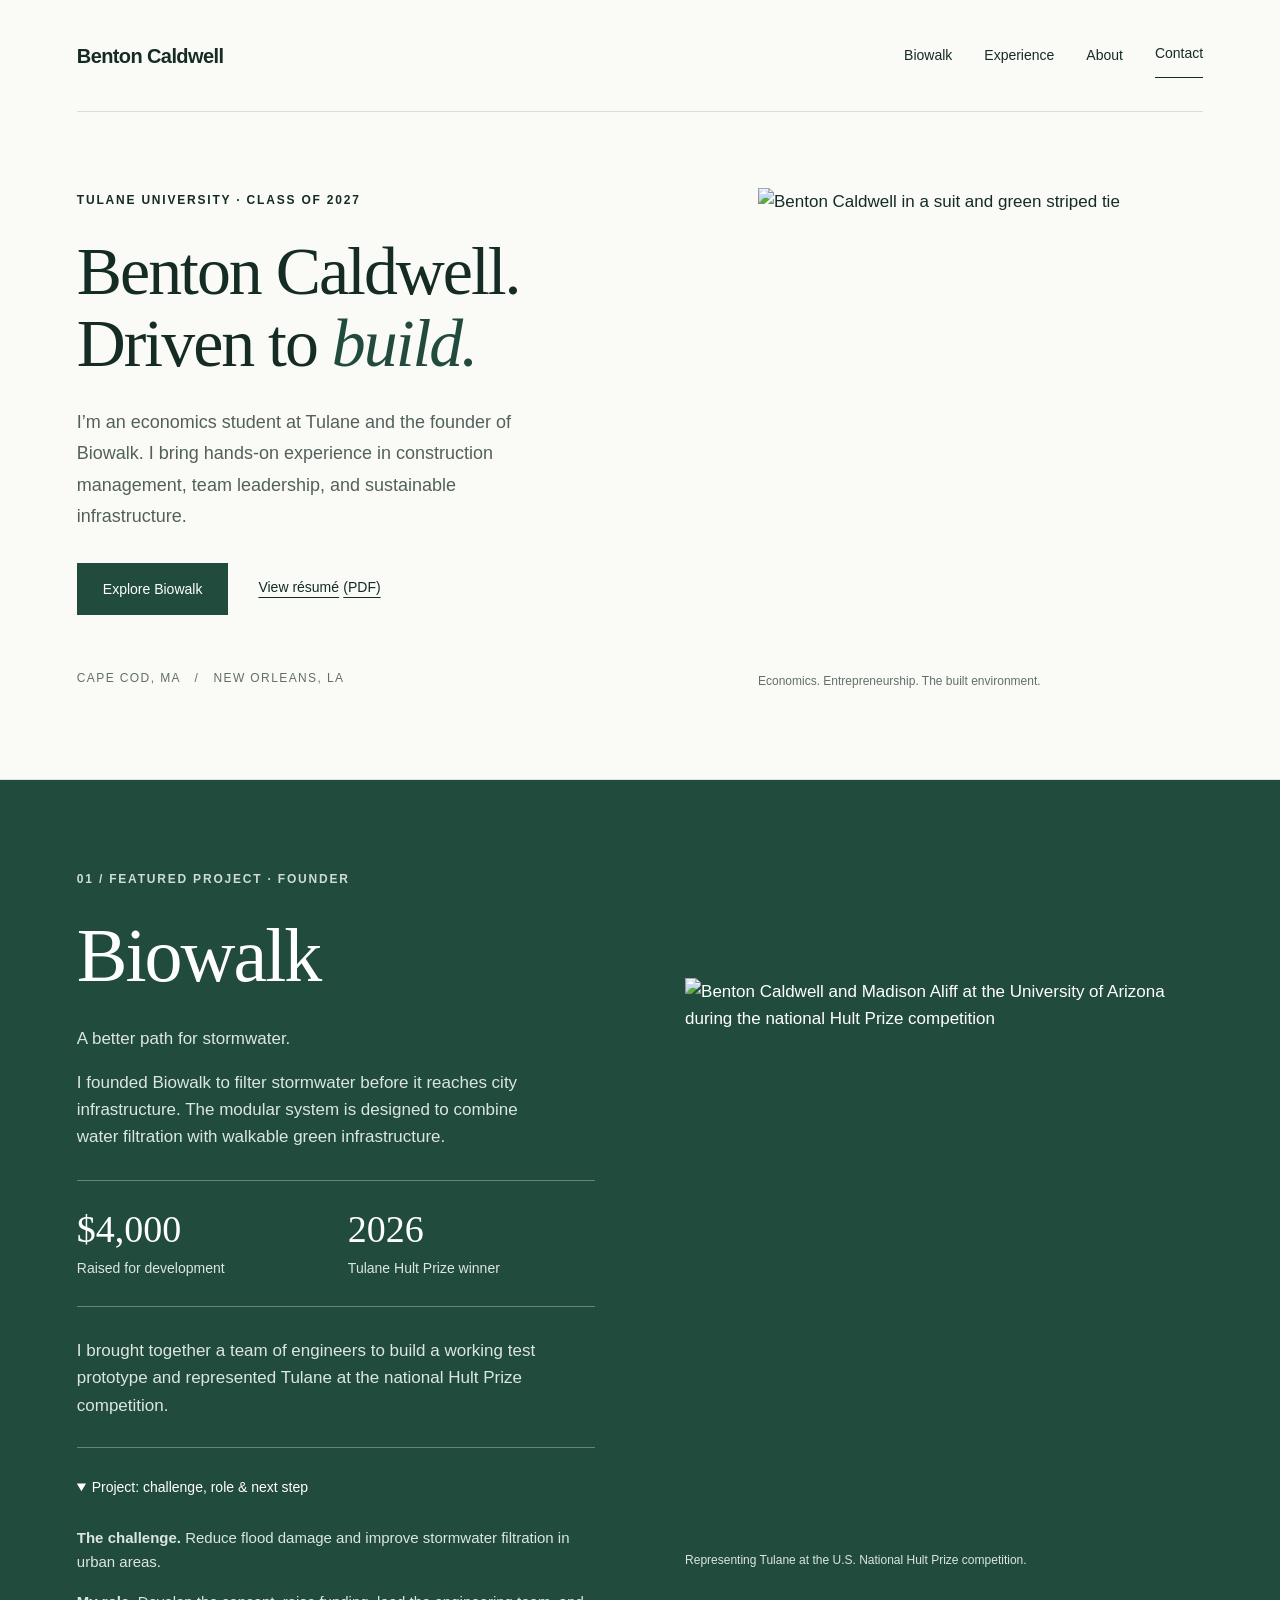
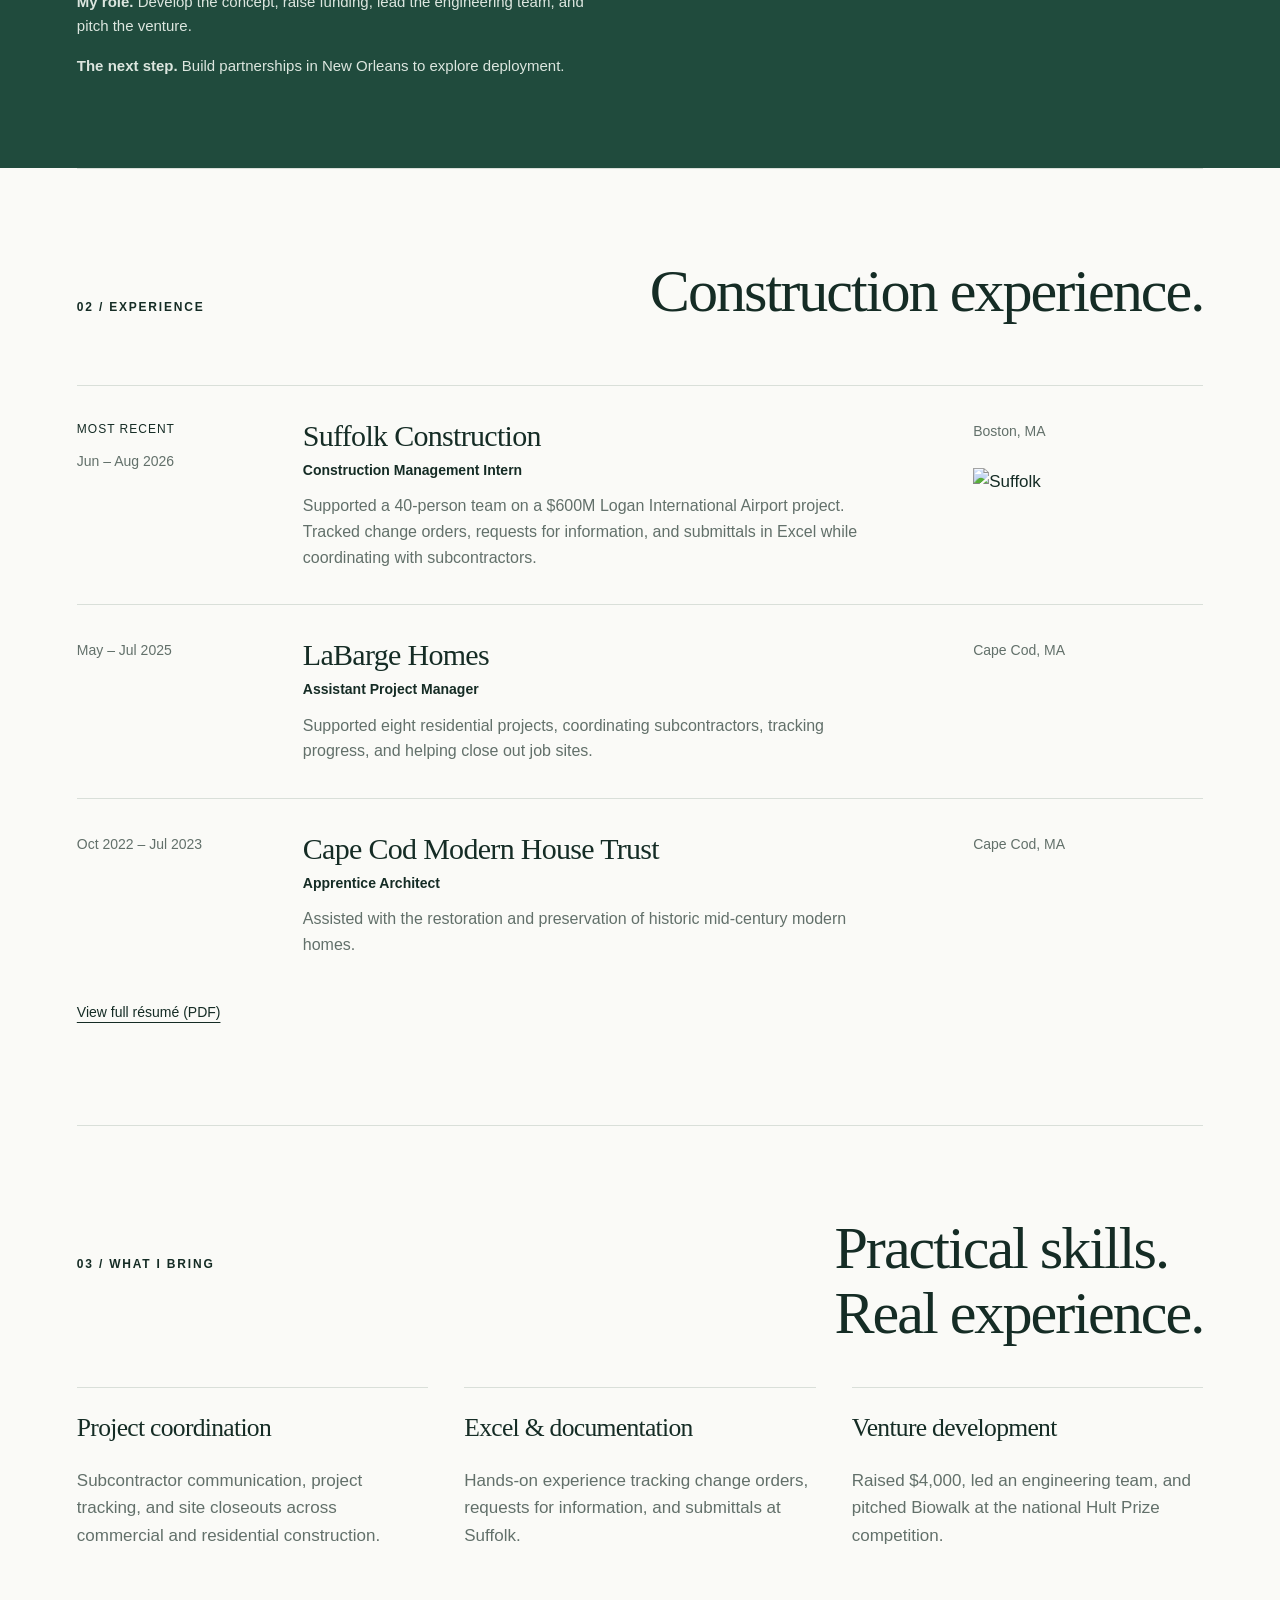
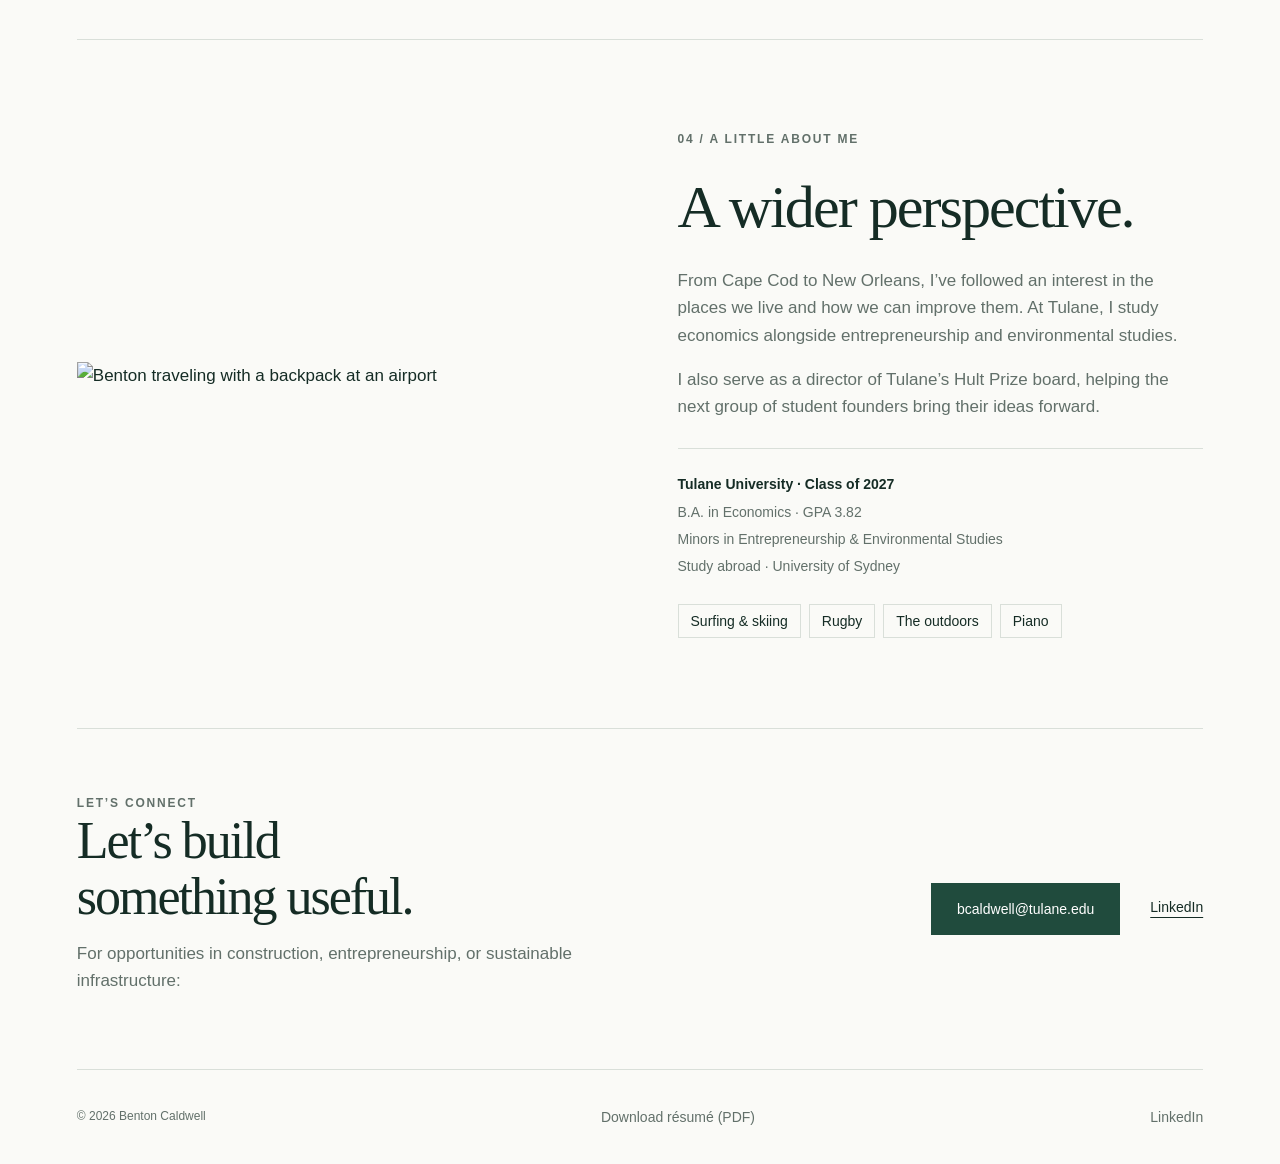
==== index.html @ 8f40cbfa "Add professional portfolio with responsive design and résumé-based content" ====
<!doctype html>
<html lang="en">
<head>
<meta charset="utf-8">
<meta name="viewport" content="width=device-width,initial-scale=1">
<title>Benton Caldwell | Economics, Entrepreneurship & the Built Environment</title>
<meta name="description" content="Benton Caldwell — Tulane economics student and Biowalk founder with experience in construction management, project coordination, and sustainable infrastructure.">
<meta name="theme-color" content="#204b3d">
<meta property="og:type" content="website">
<meta property="og:title" content="Benton Caldwell | Economics, Entrepreneurship & the Built Environment">
<meta property="og:description" content="Biowalk founder. Tulane economics student. Experience building teams and supporting construction projects.">
<link rel="icon" type="image/svg+xml" href="data:image/svg+xml,%3Csvg xmlns='http://www.w3.org/2000/svg' viewBox='0 0 64 64'%3E%3Crect width='64' height='64' rx='12' fill='%231c382f'/%3E%3Ctext x='32' y='43' text-anchor='middle' font-size='36' font-family='Georgia' fill='white'%3EB%3C/text%3E%3C/svg%3E">
<link rel="stylesheet" href="style.css">
</head>
<body>
<a class="skip" href="#main">Skip to content</a>
<header class="wrap">
<a class="brand" href="#main" aria-label="Benton Caldwell, back to introduction">Benton Caldwell<span>BC.</span>
</a>
<nav aria-label="Main navigation">
<a href="#biowalk">Biowalk</a>
<a href="#experience">Experience</a>
<a href="#about">About</a>
<a class="nav-contact" href="#contact">Contact</a>
</nav>
</header>
<main id="main">
<section class="hero wrap">
<div class="hero-copy">
<p class="eyebrow">TULANE UNIVERSITY · CLASS OF 2027</p>
<h1>Benton Caldwell.<br>Driven to <em>build.</em>
</h1>
<p class="intro">I’m an economics student at Tulane and the founder of Biowalk. I bring hands-on experience in construction management, team leadership, and sustainable infrastructure.</p>
<div class="actions">
<a class="button" href="#biowalk">Explore Biowalk</a>
<a class="text-link" href="assets/benton-caldwell-resume.pdf" target="_blank" rel="noopener">View résumé <span class="file-type">(PDF)</span>
</a>
</div>
<p class="location">CAPE COD, MA &nbsp; / &nbsp; NEW ORLEANS, LA</p>
</div>
<figure class="portrait">
<img src="assets/portrait.jpg" alt="Benton Caldwell in a suit and green striped tie" width="1600" height="1485" fetchpriority="high" decoding="async">
<figcaption>Economics. Entrepreneurship. The built environment.</figcaption>
</figure>
</section>
<section class="section featured" id="biowalk">
<div class="wrap project-grid">
<div class="project-copy">
<p class="eyebrow">01 / FEATURED PROJECT · FOUNDER</p>
<h2>Biowalk</h2>
<p>A better path for stormwater.</p>
<p>I founded Biowalk to filter stormwater before it reaches city infrastructure. The modular system is designed to combine water filtration with walkable green infrastructure.</p>
<div class="stats">
<div>
<strong>$4,000</strong>
<span>Raised for development</span>
</div>
<div>
<strong>2026</strong>
<span>Tulane Hult Prize winner</span>
</div>
</div>
<p>I brought together a team of engineers to build a working test prototype and represented Tulane at the national Hult Prize competition.</p>
<details open>
<summary>Project: challenge, role & next step</summary>
<p>
<strong>The challenge.</strong> Reduce flood damage and improve stormwater filtration in urban areas.</p>
<p>
<strong>My role.</strong> Develop the concept, raise funding, lead the engineering team, and pitch the venture.</p>
<p>
<strong>The next step.</strong> Build partnerships in New Orleans to explore deployment.</p>
</details>
</div>
<figure class="project-image">
<img src="assets/hult.jpg" alt="Benton Caldwell and Madison Aliff at the University of Arizona during the national Hult Prize competition" width="1385" height="1800" loading="lazy">
<figcaption>Representing Tulane at the U.S. National Hult Prize competition.</figcaption>
</figure>
</div>
</section>
<section class="section wrap" id="experience">
<div class="section-head">
<p class="eyebrow">02 / EXPERIENCE</p>
<h2>Construction experience.</h2>
</div>
<article class="job">
<div>
<span class="tag">MOST RECENT</span>
<span class="dates">Jun – Aug 2026</span>
</div>
<div>
<h3>Suffolk Construction</h3>
<p class="role">Construction Management Intern</p>
<p class="description">Supported a 40-person team on a $600M Logan International Airport project. Tracked change orders, requests for information, and submittals in Excel while coordinating with subcontractors.</p>
</div>
<div class="job-side">
<p class="place">Boston, MA</p>
<img class="job-logo" src="assets/suffolk.jpg" alt="Suffolk" width="1600" height="542" loading="lazy">
</div>
</article>
<article class="job">
<span class="dates">May – Jul 2025</span>
<div>
<h3>LaBarge Homes</h3>
<p class="role">Assistant Project Manager</p>
<p class="description">Supported eight residential projects, coordinating subcontractors, tracking progress, and helping close out job sites.</p>
</div>
<p class="place">Cape Cod, MA</p>
</article>
<article class="job">
<span class="dates">Oct 2022 – Jul 2023</span>
<div>
<h3>Cape Cod Modern House Trust</h3>
<p class="role">Apprentice Architect</p>
<p class="description">Assisted with the restoration and preservation of historic mid-century modern homes.</p>
</div>
<p class="place">Cape Cod, MA</p>
</article>
<a class="text-link" href="assets/benton-caldwell-resume.pdf" target="_blank" rel="noopener">View full résumé (PDF)</a>
</section>
<section class="section wrap" id="skills" aria-labelledby="skills-title">
  <div class="section-head">
<p class="eyebrow">03 / WHAT I BRING</p>
<h2 id="skills-title">Practical skills.<br>Real experience.</h2>
</div>
  <div class="skills-grid">
    <article>
<h3>Project coordination</h3>
<p>Subcontractor communication, project tracking, and site closeouts across commercial and residential construction.</p>
</article>
    <article>
<h3>Excel & documentation</h3>
<p>Hands-on experience tracking change orders, requests for information, and submittals at Suffolk.</p>
</article>
    <article>
<h3>Venture development</h3>
<p>Raised $4,000, led an engineering team, and pitched Biowalk at the national Hult Prize competition.</p>
</article>
  </div>
</section>
<section class="section wrap" id="about">
<div class="about-grid">
<figure>
<img src="assets/travel.jpg" alt="Benton traveling with a backpack at an airport" width="1600" height="1067" loading="lazy">
</figure>
<div class="about-copy">
<p class="eyebrow">04 / A LITTLE ABOUT ME</p>
<h2>A wider perspective.</h2>
<p>From Cape Cod to New Orleans, I’ve followed an interest in the places we live and how we can improve them. At Tulane, I study economics alongside entrepreneurship and environmental studies.</p>
<p>I also serve as a director of Tulane’s Hult Prize board, helping the next group of student founders bring their ideas forward.</p>
<div class="education">
<strong>Tulane University · Class of 2027</strong>
<span>B.A. in Economics · GPA 3.82</span>
<span>Minors in Entrepreneurship & Environmental Studies</span>
<span>Study abroad · University of Sydney</span>
</div>
<div class="interests" aria-label="Personal interests">
<span>Surfing & skiing</span>
<span>Rugby</span>
<span>The outdoors</span>
<span>Piano</span>
</div>
</div>
</div>
</section>
<section class="contact wrap" id="contact">
<div>
<p class="eyebrow">LET’S CONNECT</p>
<h2>Let’s build<br>something useful.</h2>
<p>For opportunities in construction, entrepreneurship, or sustainable infrastructure:</p>
</div>
<div class="actions">
<a class="button" href="mailto:bcaldwell@tulane.edu">bcaldwell@tulane.edu</a>
<a class="text-link" href="https://www.linkedin.com/in/benton-caldwell/" target="_blank" rel="noopener">LinkedIn</a>
</div>
</section>
</main>
<footer class="wrap">
<span>© 2026 Benton Caldwell</span>
<a href="assets/benton-caldwell-resume.pdf" download="Benton-Caldwell-Resume.pdf">Download résumé (PDF)</a>
<a href="https://www.linkedin.com/in/benton-caldwell/" target="_blank" rel="noopener">LinkedIn</a>
</footer>
</body>
</html>
---- style.css ----
:root {
  --ink:#152c25;
  --green:#204b3d;
  --paper:#fafaf7;
  --muted:#62706a;
  --line:#d9dfd9}
* {
  box-sizing:border-box}
html {
  scroll-behavior:smooth;
  scroll-padding-top:30px}
body {
  margin:0;
  background:var(--paper);
  color:var(--ink);
  font:1.0625rem/1.6 -apple-system,BlinkMacSystemFont,"Segoe UI",sans-serif}
a {
  color:inherit;
  text-decoration:none}
a:hover {
  text-decoration:underline;
  text-underline-offset:5px}
a:focus-visible,summary:focus-visible {
  outline:3px solid #c29b43;
  outline-offset:6px}
.wrap {
  width:min(1240px,88%);
  margin:auto}
header {
  min-height:112px;
  display:flex;
  align-items:center;
  justify-content:space-between;
  border-bottom:1px solid var(--line);
  gap:24px}
.brand {
  font-weight:600;
  font-size:20px;
  letter-spacing:-.6px}
.brand span {
  display:none}
nav {
  display:flex;
  align-items:center;
  gap:32px;
  font-size:14px}
.nav-contact {
  border-bottom:1px solid;
   padding-bottom:3px}
.hero {
  display:grid;
  grid-template-columns:1.15fr .85fr;
  gap:7%;
  align-items:center;
  padding:76px 0 88px}
.eyebrow {
  font-size:12px;
  font-weight:650;
  letter-spacing:1.8px;
  margin:0 0 26px}
h1,h2,h3,p,figure {
  margin-top:0}
h1,h2,h3 {
  font-family:Georgia,"Times New Roman",serif;
  font-weight:400;
  letter-spacing:-2px;
  line-height:1.07}
h1 {
  font-size:clamp(48px,5.3vw,78px);
  margin-bottom:26px}
em {
  font-weight:400;
  color:var(--green)}
.intro {
  color:#526159;
  max-width:490px;
  font-size:18px;
  line-height:1.75}
.actions {
  display:flex;
  align-items:center;
  gap:30px;
  margin-top:30px}
.button {
  display:inline-block;
  background:var(--green);
  color:white;
  padding:14px 25px;
  font-size:14px;
  border:1px solid var(--green)}
.button:hover {
  background:#122f25;
  text-decoration:none}
.text-link {
  font-size:14px;
  border-bottom:1px solid;
  padding-bottom:3px}
.location {
  font-size:12px;
  letter-spacing:1.4px;
  margin:54px 0 0;
  color:var(--muted)}
.portrait {
  margin:0;
  position:relative}
.portrait img {
  width:100%;
  height:470px;
  object-fit:cover;
  object-position:50% 42%;
  display:block}
.portrait figcaption {
  font-size:12px;
  color:var(--muted);
  margin-top:14px}
.section {
  padding:90px 0;
  border-top:1px solid var(--line)}
h2 {
  font-size:clamp(42px,4.7vw,66px);
  margin-bottom:28px}
h3 {
  font-size:30px;
  letter-spacing:-.7px}
.section-head {
  display:flex;
  justify-content:space-between;
  align-items:baseline;
  gap:20px;
  margin-bottom:42px}
.section-head h2 {
  margin:0}
.featured {
  background:var(--green);
  color:white}
.featured .eyebrow {
  color:#ceddd3}
.project-grid {
  display:grid;
  grid-template-columns:1fr 1fr;
  gap:8%;
  align-items:center}
.project-copy>p {
  max-width:480px;
  color:#dce6df}
.project-copy h2 {
  font-size:76px}
.project-image {
  margin:0}
.project-image img {
  width:100%;
  height:560px;
  object-fit:cover;
  object-position:center 44%;
  display:block}
.project-image figcaption {
  font-size:12px;
  color:#dce6df;
  margin-top:13px}
.stats {
  display:grid;
  grid-template-columns:1fr 1fr;
  gap:24px;
  border-top:1px solid #688377;
  border-bottom:1px solid #688377;
  padding:25px 0;
  margin:30px 0}
.stats strong {
  font-family:Georgia,serif;
  font-size:38px;
  display:block;
  font-weight:400;
  line-height:1.25}
.stats span {
  font-size:13px;
  color:#dce6df}
.featured a {
  font-size:14px}
.featured details {
  border-top:1px solid #688377;
  margin-top:28px;
  padding-top:18px}
.featured summary {
  cursor:pointer;
  font-size:14px}
.featured details p {
  font-size:15px;
  color:#dce6df;
  margin:16px 0 0}
.job {
  display:grid;
  grid-template-columns:190px 1fr 230px;
  gap:36px;
  padding:34px 0;
  border-top:1px solid var(--line)}
.job .dates,.job .place {
  font-size:13px;
  color:var(--muted)}
.job h3 {
  margin:0 0 7px}
.role {
  font-size:15px;
  font-weight:550;
  margin-bottom:12px}
.job .description {
  color:var(--muted);
  font-size:16px;
  max-width:580px;
  margin-bottom:0}
.job-logo {
  width:180px;
  margin-top:12px}
.tag {
  font-size:12px;
  letter-spacing:1px;
  display:block;
  margin-bottom:8px}
.about-grid {
  display:grid;
  grid-template-columns:.95fr 1fr;
  gap:9%;
  align-items:center}
.about-grid img {
  width:100%;
  height:410px;
  object-fit:cover}
.about-copy p {
  color:var(--muted)}
.education {
  border-top:1px solid var(--line);
  margin-top:28px;
  padding-top:24px;
  font-size:15px}
.education strong {
  display:block;
  color:var(--ink)}
.education span {
  display:block;
  color:var(--muted);
  margin-top:5px}
.interests {
  display:flex;
  flex-wrap:wrap;
  gap:8px;
  margin-top:26px}
.interests span {
  font-size:13px;
  border:1px solid var(--line);
  padding:5px 12px}
.contact {
  padding:65px 0 75px;
  display:flex;
  justify-content:space-between;
  align-items:center;
  border-top:1px solid var(--line);
  gap:24px}
.contact h2 {
  font-size:52px;
  margin:0 0 15px}
.contact p {
  margin:0;
  color:var(--muted)}
footer {
  display:flex;
  justify-content:space-between;
  padding:25px 0;
  border-top:1px solid var(--line);
  font-size:12px;
  color:var(--muted)}
.skip {
  position:absolute;
  top:-100px;
  left:20px;
  background:white;
  padding:10px}
.skip:focus {
  top:5px;
  z-index:10}
@media(max-width:800px) {
  header {
  min-height:85px}
nav {
  gap:18px}
.nav-contact {
  display:none}
.hero {
  gap:35px;
  padding:45px 0 60px}
.portrait img {
  height:360px}
h1 {
  font-size:48px}
.intro {
  font-size:16px}
.actions {
  gap:20px}
.location {
  margin-top:28px}
.project-grid {
  gap:35px}
.project-image img {
  height:480px}
.project-copy h2 {
  font-size:64px}
.job {
  grid-template-columns:135px 1fr;
  gap:24px}
.job-side {
  grid-column:2}
.section {
  padding:65px 0}
.about-grid {
  gap:35px}
.about-grid img {
  height:380px}
.contact h2 {
  font-size:42px}
}
@media(max-width:580px) {
  .wrap {
  width:88%}
header {
  gap:14px}
.brand {
  font-size:17px}
nav {
  gap:14px;
  font-size:12px}
.hero,.project-grid,.about-grid {
  grid-template-columns:1fr}
.hero {
  padding-top:40px}
.hero h1 {
  font-size:52px}
.portrait img {
  height:420px}
.location {
  margin-top:30px}
.section-head {
  display:block}
.section-head .eyebrow {
  margin-bottom:20px}
.project-image img {
  height:430px}
.project-copy h2 {
  font-size:64px}
.job {
  grid-template-columns:1fr;
  gap:13px;
  padding:28px 0}
.job-side {
  grid-column:1}
.job-logo {
  width:140px}
.job h3 {
  font-size:28px}
.about-grid img {
  height:290px}
.contact {
  align-items:flex-start;
  flex-direction:column}
.contact h2 {
  font-size:42px}
.contact .actions {
  margin-top:12px}
footer {
  font-size:12px}
.section {
  padding:55px 0}
}
@media(prefers-reduced-motion:reduce) {
  html {
  scroll-behavior:auto}
}


/* Assignment review: keyboard access, phone layouts, and readable controls. */
img  {
   max-width: 100%;
   }

figure  {
   margin-left: 0;
   margin-right: 0;
   }

.hero > *, .project-grid > *, .about-grid > *, .job > *  {
   min-width: 0;
   }

.brand, nav a, .text-link, footer a, summary  {
   min-height: 44px;
   display: inline-flex;
   align-items: center;
   }

summary  {
   display: list-item;
   padding-block: 10px;
   }

a:focus-visible, summary:focus-visible  {
   outline: 3px solid #ad7200;
   outline-offset: 5px;
   }

.featured a:focus-visible, .featured summary:focus-visible  {
   outline-color: #f4d579;
   }

.file-type  {
   margin-left: .3em;
   }

.actions  {
   flex-wrap: wrap;
   }

.button  {
   overflow-wrap: anywhere;
   }

.text-link  {
   text-decoration: underline;
   text-underline-offset: 5px;
   border: 0;
   }

.job-logo  {
   height: auto;
   }

.skills-grid  {
   display: grid;
   grid-template-columns: repeat(3, 1fr);
   gap: 36px;
   }

.skills-grid article  {
   border-top: 1px solid var(--line);
   padding-top: 26px;
   }

.skills-grid h3  {
   font-size: 1.6rem;
   }

.skills-grid p  {
   color: var(--muted);
   margin-bottom: 0;
   }

.contact > div  {
   min-width: 0;
   }

.contact > div:first-child  {
   max-width: 560px;
   }

footer  {
   gap: 18px;
   flex-wrap: wrap;
   align-items: center;
   }

footer a, .stats span, .role, .job .dates, .job .place, .education, .interests span  {
   font-size: .875rem;
   }

@media (max-width: 1000px)  {
  
  .hero  {
   grid-template-columns: 1.15fr 1fr;
   gap: 5%;
   }

  .hero h1  {
   font-size: clamp(2.6rem, 5.5vw, 4rem);
   }

  .job  {
   grid-template-columns: 140px 1fr;
   }

  .job-side  {
   grid-column: 2;
   }

  .contact  {
   flex-direction: column;
   align-items: flex-start;
   }

}

@media (max-width: 650px)  {
  
  header  {
   flex-wrap: wrap;
   padding-block: 15px;
   gap: 4px;
   }

  nav  {
   width: 100%;
   justify-content: space-between;
   gap: 10px;
   font-size: .875rem;
   flex-wrap: wrap;
   }

  nav .nav-contact  {
   display: inline-flex;
   border: 0;
   }

  .brand  {
   font-size: 1.2rem;
   }

  .hero, .project-grid, .about-grid, .skills-grid  {
   grid-template-columns: 1fr;
   gap: 32px;
   }

  .hero h1  {
   font-size: clamp(2.4rem, 9.4vw, 3.6rem);
   }

  .job  {
   grid-template-columns: 1fr;
   }

  .job-side  {
   grid-column: 1;
   }

  h2  {
   font-size: clamp(2rem, 9vw, 3rem);
   letter-spacing: -1px;
   }

  .project-copy h2  {
   font-size: 3.8rem;
   }

  .section-head  {
   display: block;
   }

  .contact h2  {
   font-size: 2.6rem;
   }

  .portrait img  {
   height: auto;
   aspect-ratio: 1 / 1.08;
   }

  .project-image img  {
   height: auto;
   }

  .location  {
   letter-spacing: .7px;
   }

  .stats  {
   gap: 18px;
   }

  .about-grid img  {
   height: auto;
   }

}

@media print  {
  
  body  {
   background: white;
   color: black;
   }

  header nav, .skip, .actions, footer  {
   display: none;
   }

  .wrap  {
   width: 100%;
   }

  .hero, .section  {
   padding: 22px 0;
   }

  .featured  {
   background: white;
   color: black;
   }

  .featured p, .featured .eyebrow, .stats span, .featured details p  {
   color: black;
   }

  .project-image  {
   display: none;
   }

  .project-grid  {
   display: block;
   }

  h1  {
   font-size: 36pt;
   }

}
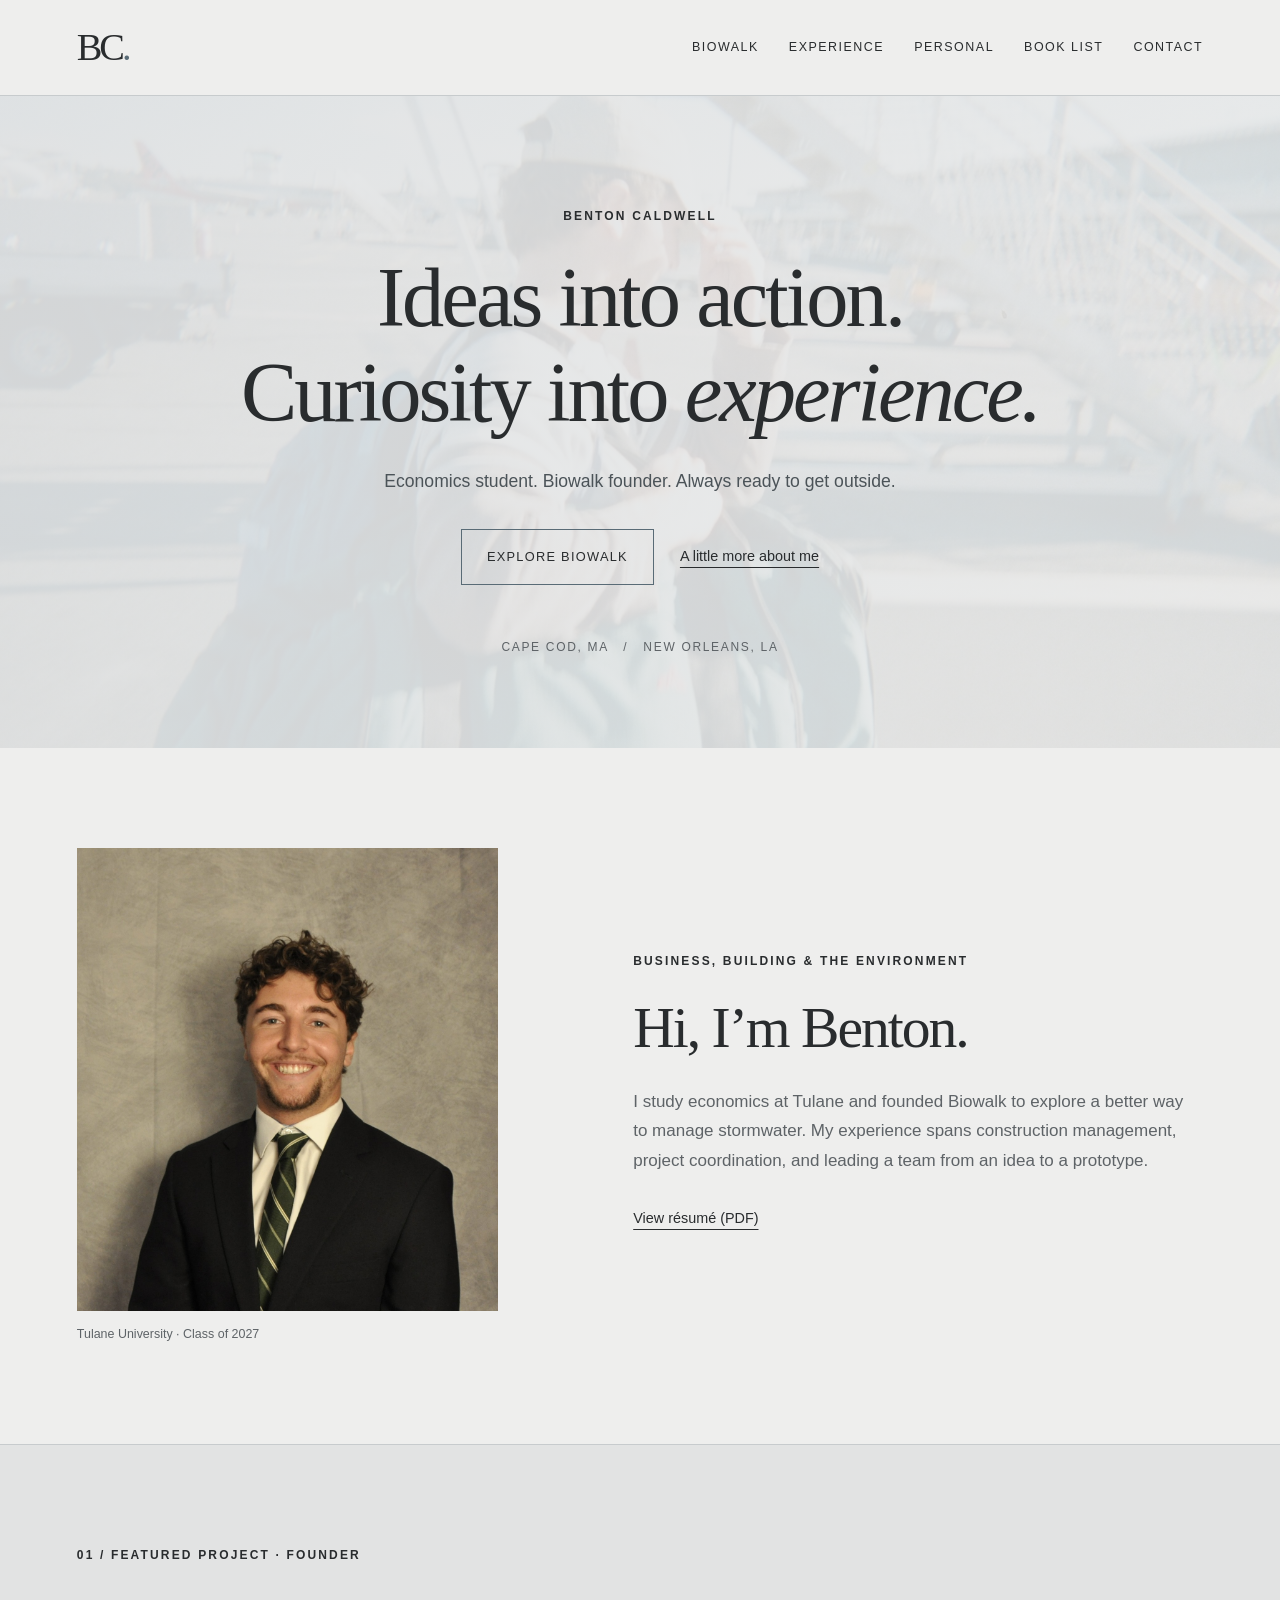
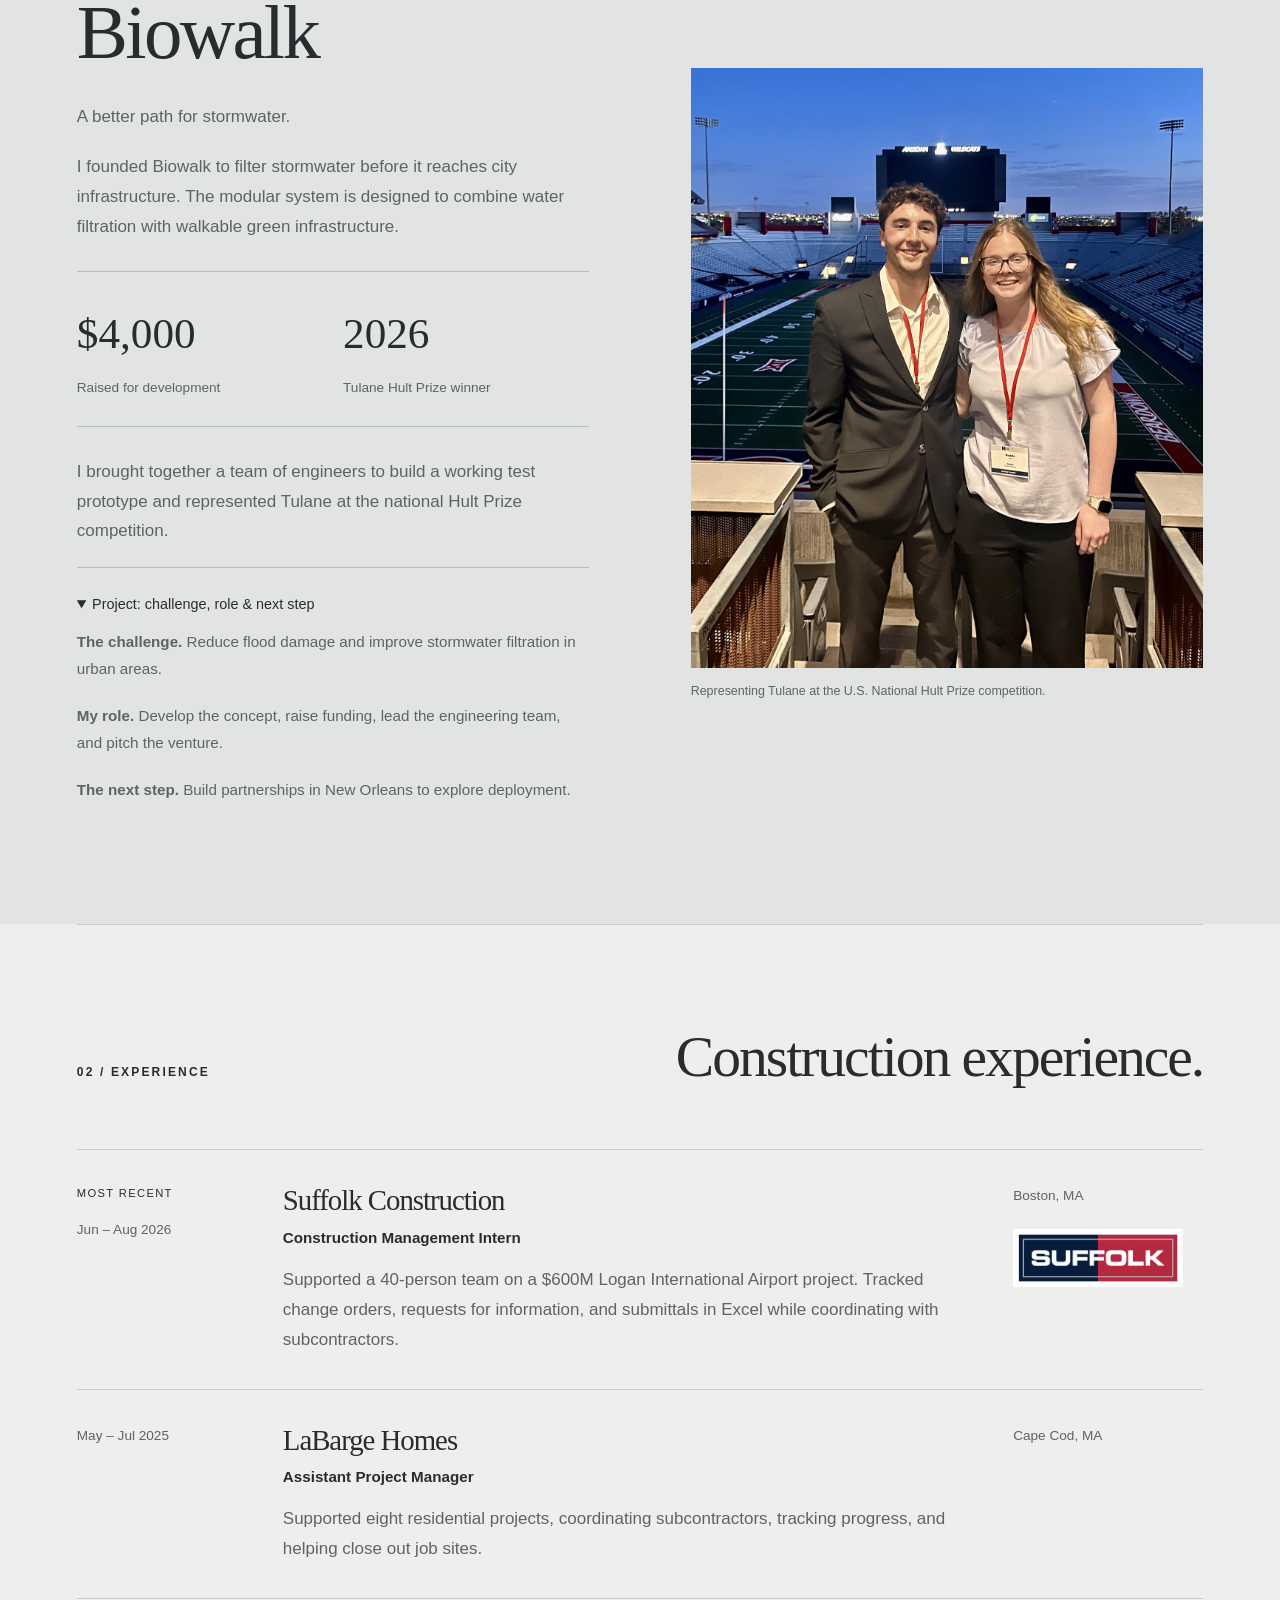
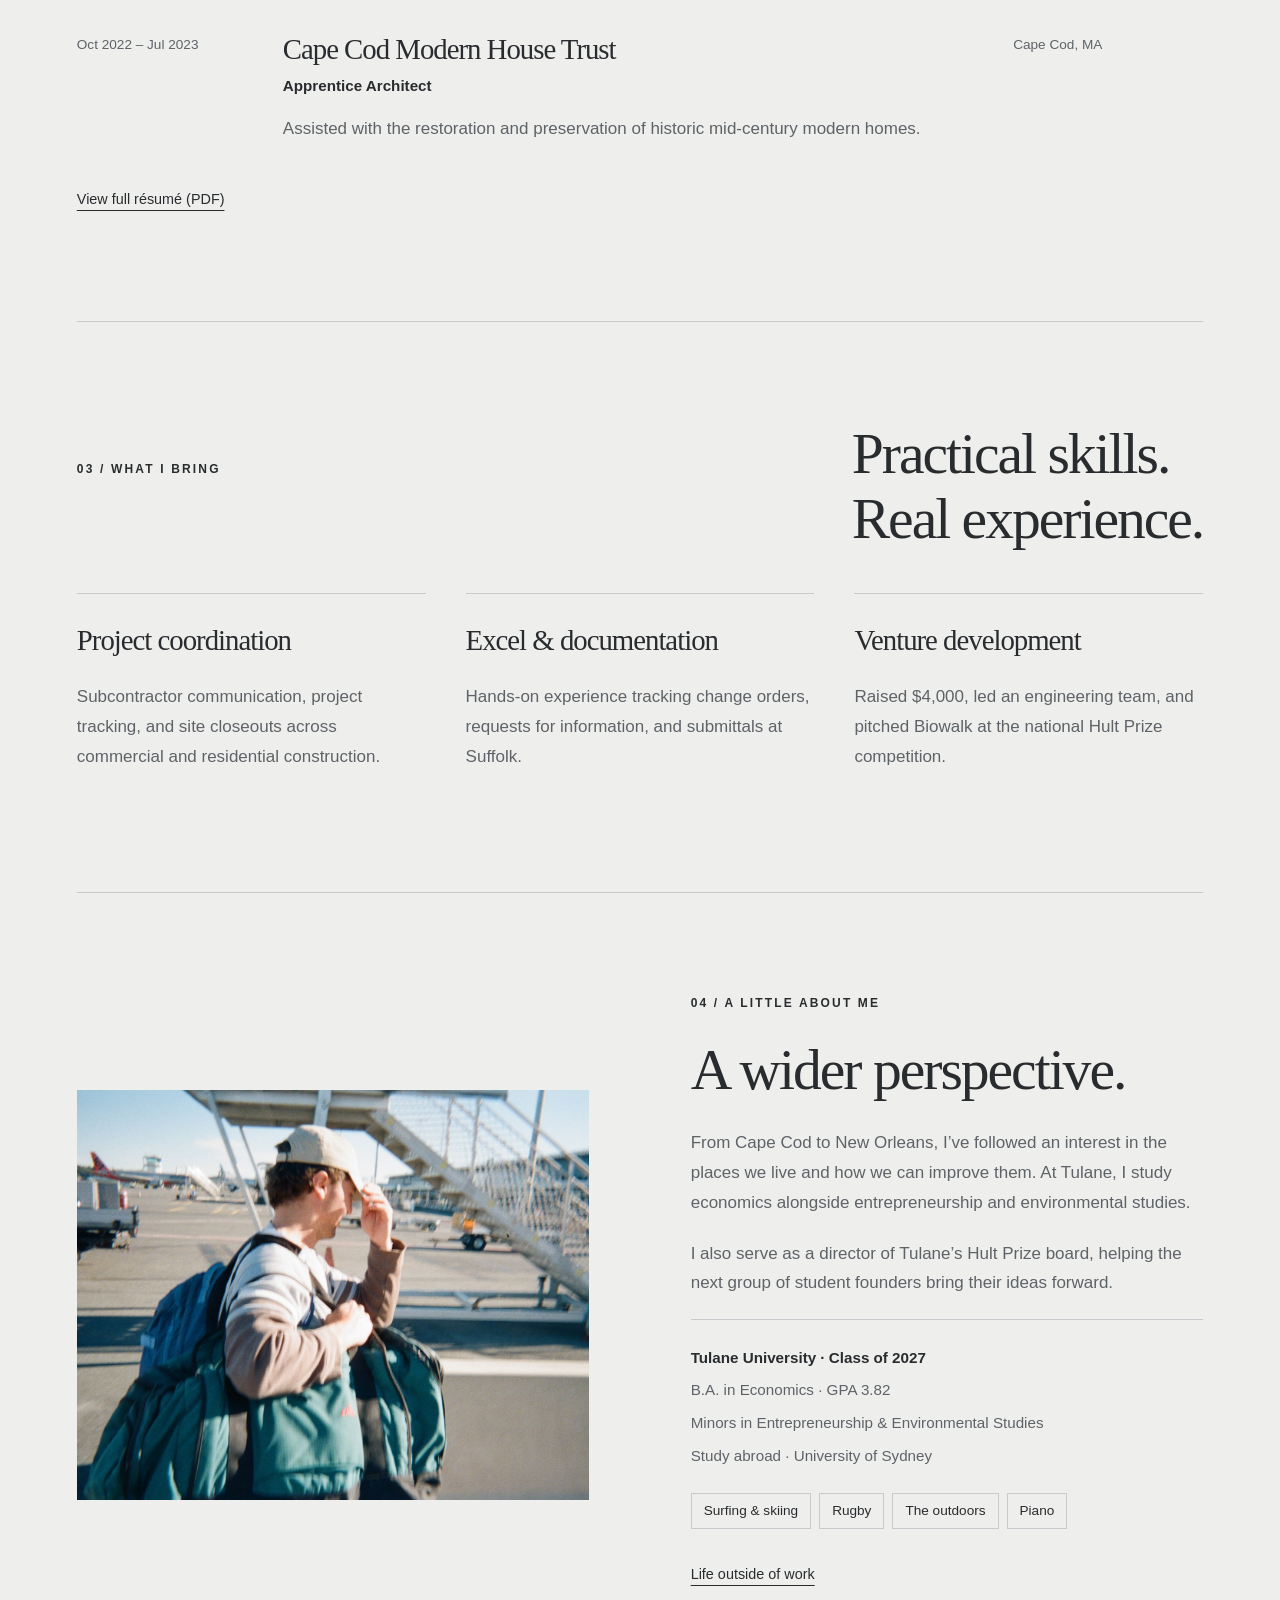
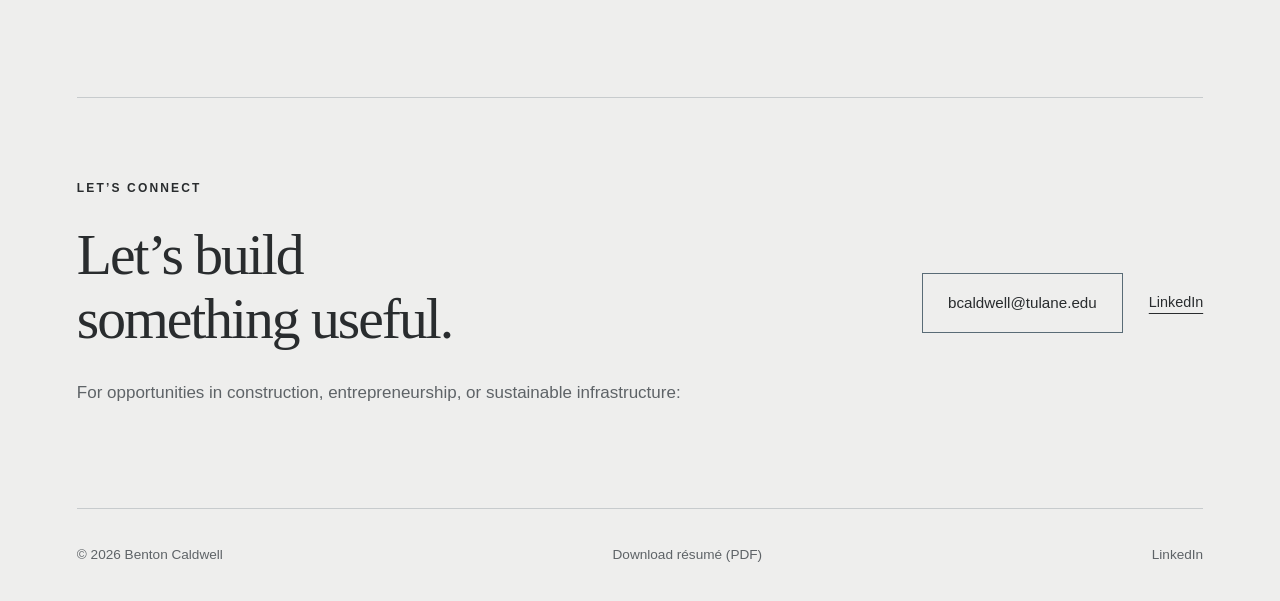
==== commit 48782bb9: "Redesign in light gray and add personal and book-list pages" ====
--- a/index.html
+++ b/index.html
@@ -5,7 +5,7 @@
 <meta name="viewport" content="width=device-width,initial-scale=1">
 <title>Benton Caldwell | Economics, Entrepreneurship & the Built Environment</title>
 <meta name="description" content="Benton Caldwell — Tulane economics student and Biowalk founder with experience in construction management, project coordination, and sustainable infrastructure.">
-<meta name="theme-color" content="#204b3d">
+<meta name="theme-color" content="#e5e5e5">
 <meta property="og:type" content="website">
 <meta property="og:title" content="Benton Caldwell | Economics, Entrepreneurship & the Built Environment">
 <meta property="og:description" content="Biowalk founder. Tulane economics student. Experience building teams and supporting construction projects.">
@@ -15,33 +15,41 @@
 <body>
 <a class="skip" href="#main">Skip to content</a>
 <header class="wrap">
-<a class="brand" href="#main" aria-label="Benton Caldwell, back to introduction">Benton Caldwell<span>BC.</span>
+<a class="brand" href="index.html" aria-label="Benton Caldwell, home">BC<span>.</span>
 </a>
 <nav aria-label="Main navigation">
 <a href="#biowalk">Biowalk</a>
 <a href="#experience">Experience</a>
-<a href="#about">About</a>
+<a href="personal.html">Personal</a>
+<a href="books.html">Book list</a>
 <a class="nav-contact" href="#contact">Contact</a>
 </nav>
 </header>
 <main id="main">
-<section class="hero wrap">
+<section class="hero">
 <div class="hero-copy">
-<p class="eyebrow">TULANE UNIVERSITY · CLASS OF 2027</p>
-<h1>Benton Caldwell.<br>Driven to <em>build.</em>
+<p class="eyebrow">BENTON CALDWELL</p>
+<h1>Ideas into action.<br>Curiosity into <em>experience.</em>
 </h1>
-<p class="intro">I’m an economics student at Tulane and the founder of Biowalk. I bring hands-on experience in construction management, team leadership, and sustainable infrastructure.</p>
+<p class="intro">Economics student. Biowalk founder. Always ready to get outside.</p>
 <div class="actions">
 <a class="button" href="#biowalk">Explore Biowalk</a>
-<a class="text-link" href="assets/benton-caldwell-resume.pdf" target="_blank" rel="noopener">View résumé <span class="file-type">(PDF)</span>
-</a>
+<a class="text-link" href="personal.html">A little more about me</a>
 </div>
 <p class="location">CAPE COD, MA &nbsp; / &nbsp; NEW ORLEANS, LA</p>
 </div>
+</section>
+<section class="section wrap introduction" aria-labelledby="intro-title">
 <figure class="portrait">
 <img src="assets/portrait.jpg" alt="Benton Caldwell in a suit and green striped tie" width="1600" height="1485" fetchpriority="high" decoding="async">
-<figcaption>Economics. Entrepreneurship. The built environment.</figcaption>
+<figcaption>Tulane University · Class of 2027</figcaption>
 </figure>
+<div>
+<p class="eyebrow">BUSINESS, BUILDING & THE ENVIRONMENT</p>
+<h2 id="intro-title">Hi, I’m Benton.</h2>
+<p>I study economics at Tulane and founded Biowalk to explore a better way to manage stormwater. My experience spans construction management, project coordination, and leading a team from an idea to a prototype.</p>
+<a class="text-link" href="assets/benton-caldwell-resume.pdf" target="_blank" rel="noopener">View résumé (PDF)</a>
+</div>
 </section>
 <section class="section featured" id="biowalk">
 <div class="wrap project-grid">
@@ -159,6 +167,7 @@
 <span>The outdoors</span>
 <span>Piano</span>
 </div>
+<a class="text-link" href="personal.html">Life outside of work</a>
 </div>
 </div>
 </section>
--- a/style.css
+++ b/style.css
@@ -1,620 +1,128 @@
-:root {
-  --ink:#152c25;
-  --green:#204b3d;
-  --paper:#fafaf7;
-  --muted:#62706a;
-  --line:#d9dfd9}
-* {
-  box-sizing:border-box}
-html {
-  scroll-behavior:smooth;
-  scroll-padding-top:30px}
-body {
-  margin:0;
-  background:var(--paper);
-  color:var(--ink);
-  font:1.0625rem/1.6 -apple-system,BlinkMacSystemFont,"Segoe UI",sans-serif}
-a {
-  color:inherit;
-  text-decoration:none}
-a:hover {
-  text-decoration:underline;
-  text-underline-offset:5px}
-a:focus-visible,summary:focus-visible {
-  outline:3px solid #c29b43;
-  outline-offset:6px}
-.wrap {
-  width:min(1240px,88%);
-  margin:auto}
-header {
-  min-height:112px;
-  display:flex;
-  align-items:center;
-  justify-content:space-between;
-  border-bottom:1px solid var(--line);
-  gap:24px}
-.brand {
-  font-weight:600;
-  font-size:20px;
-  letter-spacing:-.6px}
-.brand span {
-  display:none}
-nav {
-  display:flex;
-  align-items:center;
-  gap:32px;
-  font-size:14px}
-.nav-contact {
-  border-bottom:1px solid;
-   padding-bottom:3px}
-.hero {
-  display:grid;
-  grid-template-columns:1.15fr .85fr;
-  gap:7%;
-  align-items:center;
-  padding:76px 0 88px}
-.eyebrow {
-  font-size:12px;
-  font-weight:650;
-  letter-spacing:1.8px;
-  margin:0 0 26px}
-h1,h2,h3,p,figure {
-  margin-top:0}
-h1,h2,h3 {
-  font-family:Georgia,"Times New Roman",serif;
-  font-weight:400;
-  letter-spacing:-2px;
-  line-height:1.07}
-h1 {
-  font-size:clamp(48px,5.3vw,78px);
-  margin-bottom:26px}
-em {
-  font-weight:400;
-  color:var(--green)}
-.intro {
-  color:#526159;
-  max-width:490px;
-  font-size:18px;
-  line-height:1.75}
-.actions {
-  display:flex;
-  align-items:center;
-  gap:30px;
-  margin-top:30px}
-.button {
-  display:inline-block;
-  background:var(--green);
-  color:white;
-  padding:14px 25px;
-  font-size:14px;
-  border:1px solid var(--green)}
-.button:hover {
-  background:#122f25;
-  text-decoration:none}
-.text-link {
-  font-size:14px;
-  border-bottom:1px solid;
-  padding-bottom:3px}
-.location {
-  font-size:12px;
-  letter-spacing:1.4px;
-  margin:54px 0 0;
-  color:var(--muted)}
-.portrait {
-  margin:0;
-  position:relative}
-.portrait img {
-  width:100%;
-  height:470px;
-  object-fit:cover;
-  object-position:50% 42%;
-  display:block}
-.portrait figcaption {
-  font-size:12px;
-  color:var(--muted);
-  margin-top:14px}
-.section {
-  padding:90px 0;
-  border-top:1px solid var(--line)}
-h2 {
-  font-size:clamp(42px,4.7vw,66px);
-  margin-bottom:28px}
-h3 {
-  font-size:30px;
-  letter-spacing:-.7px}
-.section-head {
-  display:flex;
-  justify-content:space-between;
-  align-items:baseline;
-  gap:20px;
-  margin-bottom:42px}
-.section-head h2 {
-  margin:0}
-.featured {
-  background:var(--green);
-  color:white}
-.featured .eyebrow {
-  color:#ceddd3}
-.project-grid {
-  display:grid;
-  grid-template-columns:1fr 1fr;
-  gap:8%;
-  align-items:center}
-.project-copy>p {
-  max-width:480px;
-  color:#dce6df}
-.project-copy h2 {
-  font-size:76px}
-.project-image {
-  margin:0}
-.project-image img {
-  width:100%;
-  height:560px;
-  object-fit:cover;
-  object-position:center 44%;
-  display:block}
-.project-image figcaption {
-  font-size:12px;
-  color:#dce6df;
-  margin-top:13px}
-.stats {
-  display:grid;
-  grid-template-columns:1fr 1fr;
-  gap:24px;
-  border-top:1px solid #688377;
-  border-bottom:1px solid #688377;
-  padding:25px 0;
-  margin:30px 0}
-.stats strong {
-  font-family:Georgia,serif;
-  font-size:38px;
-  display:block;
-  font-weight:400;
-  line-height:1.25}
-.stats span {
-  font-size:13px;
-  color:#dce6df}
-.featured a {
-  font-size:14px}
-.featured details {
-  border-top:1px solid #688377;
-  margin-top:28px;
-  padding-top:18px}
-.featured summary {
-  cursor:pointer;
-  font-size:14px}
-.featured details p {
-  font-size:15px;
-  color:#dce6df;
-  margin:16px 0 0}
-.job {
-  display:grid;
-  grid-template-columns:190px 1fr 230px;
-  gap:36px;
-  padding:34px 0;
-  border-top:1px solid var(--line)}
-.job .dates,.job .place {
-  font-size:13px;
-  color:var(--muted)}
-.job h3 {
-  margin:0 0 7px}
-.role {
-  font-size:15px;
-  font-weight:550;
-  margin-bottom:12px}
-.job .description {
-  color:var(--muted);
-  font-size:16px;
-  max-width:580px;
-  margin-bottom:0}
-.job-logo {
-  width:180px;
-  margin-top:12px}
-.tag {
-  font-size:12px;
-  letter-spacing:1px;
-  display:block;
-  margin-bottom:8px}
-.about-grid {
-  display:grid;
-  grid-template-columns:.95fr 1fr;
-  gap:9%;
-  align-items:center}
-.about-grid img {
-  width:100%;
-  height:410px;
-  object-fit:cover}
-.about-copy p {
-  color:var(--muted)}
-.education {
-  border-top:1px solid var(--line);
-  margin-top:28px;
-  padding-top:24px;
-  font-size:15px}
-.education strong {
-  display:block;
-  color:var(--ink)}
-.education span {
-  display:block;
-  color:var(--muted);
-  margin-top:5px}
-.interests {
-  display:flex;
-  flex-wrap:wrap;
-  gap:8px;
-  margin-top:26px}
-.interests span {
-  font-size:13px;
-  border:1px solid var(--line);
-  padding:5px 12px}
-.contact {
-  padding:65px 0 75px;
-  display:flex;
-  justify-content:space-between;
-  align-items:center;
-  border-top:1px solid var(--line);
-  gap:24px}
-.contact h2 {
-  font-size:52px;
-  margin:0 0 15px}
-.contact p {
-  margin:0;
-  color:var(--muted)}
-footer {
-  display:flex;
-  justify-content:space-between;
-  padding:25px 0;
-  border-top:1px solid var(--line);
-  font-size:12px;
-  color:var(--muted)}
-.skip {
-  position:absolute;
-  top:-100px;
-  left:20px;
-  background:white;
-  padding:10px}
-.skip:focus {
-  top:5px;
-  z-index:10}
-@media(max-width:800px) {
-  header {
-  min-height:85px}
-nav {
-  gap:18px}
-.nav-contact {
-  display:none}
-.hero {
-  gap:35px;
-  padding:45px 0 60px}
-.portrait img {
-  height:360px}
-h1 {
-  font-size:48px}
-.intro {
-  font-size:16px}
-.actions {
-  gap:20px}
-.location {
-  margin-top:28px}
-.project-grid {
-  gap:35px}
-.project-image img {
-  height:480px}
-.project-copy h2 {
-  font-size:64px}
-.job {
-  grid-template-columns:135px 1fr;
-  gap:24px}
-.job-side {
-  grid-column:2}
-.section {
-  padding:65px 0}
-.about-grid {
-  gap:35px}
-.about-grid img {
-  height:380px}
-.contact h2 {
-  font-size:42px}
+:root { --paper:#eeeeed; --surface:#e2e3e3; --ink:#292c2e; --muted:#5e6367; --line:#c7cbcd; --accent:#596b76; }
+* { box-sizing:border-box; }
+html { scroll-behavior:smooth; scroll-padding-top:24px; }
+body { margin:0; background:var(--paper); color:var(--ink); font:1.0625rem/1.75 -apple-system,BlinkMacSystemFont,"Segoe UI",sans-serif; }
+a { color:inherit; text-decoration:none; }
+a:hover { text-decoration:underline; text-underline-offset:6px; }
+a:focus-visible,summary:focus-visible { outline:3px solid #476e88; outline-offset:6px; }
+img { max-width:100%; display:block; }
+figure { margin:0; }
+p { margin:0 0 1.3rem; }
+h1,h2,h3 { font-family:Georgia,"Times New Roman",serif; font-weight:400; line-height:1.12; margin:0 0 1.6rem; letter-spacing:-.035em; }
+h1 { font-size:clamp(3rem,6.6vw,6.7rem); }
+h2 { font-size:clamp(2.3rem,4.5vw,4.4rem); }
+h3 { font-size:1.8rem; }
+em { font-weight:400; }
+.wrap { width:min(1220px,88%); margin-inline:auto; }
+header.wrap { width:100%; min-height:96px; padding:18px 6%; display:flex; align-items:center; justify-content:space-between; gap:24px; border-bottom:1px solid var(--line); }
+.brand { font-family:Georgia,serif; font-size:2.4rem; line-height:1; letter-spacing:-.08em; display:inline-flex; align-items:center; min-height:44px; }
+.brand span { color:var(--accent); }
+nav { display:flex; flex-wrap:wrap; gap:30px; align-items:center; }
+nav a { display:inline-flex; align-items:center; min-height:44px; font-size:.78rem; text-transform:uppercase; letter-spacing:.12em; }
+nav a[aria-current="page"] { text-decoration:underline; text-underline-offset:8px; }
+.eyebrow { font-size:.75rem; font-weight:600; letter-spacing:.18em; text-transform:uppercase; margin-bottom:24px; }
+.hero { padding:110px 6% 90px; text-align:center; background:linear-gradient(105deg,rgba(225,227,228,.94),rgba(233,234,234,.90)),url("assets/travel.jpg") center 42%/cover; }
+.hero-copy { max-width:1120px; margin-inline:auto; }
+.hero .intro { max-width:640px; margin:0 auto 32px; color:#4b5358; font-size:1.1rem; }
+.actions { display:flex; flex-wrap:wrap; gap:26px; align-items:center; }
+.hero .actions { justify-content:center; }
+.button { display:inline-flex; align-items:center; justify-content:center; min-height:54px; padding:16px 25px; border:1px solid var(--accent); color:var(--ink); font-size:.8rem; text-transform:uppercase; letter-spacing:.1em; transition:background .2s; overflow-wrap:anywhere; }
+.button:hover { background:#d1d6d8; text-decoration:none; }
+.text-link { display:inline-flex; align-items:center; min-height:44px; text-decoration:underline; text-underline-offset:6px; font-size:.9rem; }
+.location { color:var(--muted); font-size:.75rem; letter-spacing:.14em; margin:52px 0 0; }
+.section { padding-block:100px; border-top:1px solid var(--line); }
+.introduction { display:grid; grid-template-columns:.85fr 1.15fr; gap:12%; align-items:center; border-top:0; }
+.introduction p:not(.eyebrow) { color:var(--muted); max-width:560px; }
+.portrait img { width:100%; aspect-ratio:1/1.1; height:auto; object-fit:cover; object-position:center 40%; }
+figcaption { color:var(--muted); font-size:.78rem; line-height:1.5; margin-top:14px; }
+.featured { background:var(--surface); }
+.project-grid { display:grid; grid-template-columns:1fr 1fr; gap:9%; align-items:center; }
+.project-copy>p:not(.eyebrow) { color:var(--muted); }
+.project-copy h2 { font-size:clamp(3.5rem,6vw,5.5rem); }
+.project-image img { width:100%; height:600px; object-fit:cover; object-position:center 40%; }
+.stats { display:grid; grid-template-columns:1fr 1fr; gap:20px; padding-block:24px; border-block:1px solid #b6bdc0; margin:30px 0; }
+.stats strong { display:block; font-family:Georgia,serif; font-size:2.7rem; font-weight:400; }
+.stats span { font-size:.85rem; color:var(--muted); }
+details { border-top:1px solid #b6bdc0; padding-top:12px; }
+summary { cursor:pointer; padding-block:12px; min-height:44px; font-size:.9rem; }
+details p { font-size:.95rem; color:var(--muted); }
+.section-head { display:flex; justify-content:space-between; gap:35px; align-items:baseline; margin-bottom:42px; }
+.section-head h2 { max-width:750px; margin:0; }
+.job { display:grid; grid-template-columns:170px 1fr 190px; gap:36px; padding-block:34px; border-top:1px solid var(--line); }
+.job h3 { margin-bottom:8px; }
+.tag { display:block; font-size:.7rem; letter-spacing:.12em; margin-bottom:10px; }
+.dates,.place { color:var(--muted); font-size:.85rem; }
+.role { font-size:.95rem; font-weight:600; margin-bottom:14px; }
+.description { color:var(--muted); margin-bottom:0; }
+.job-logo { width:170px; height:auto; }
+.skills-grid { display:grid; grid-template-columns:repeat(3,1fr); gap:40px; }
+.skills-grid article { border-top:1px solid var(--line); padding-top:30px; }
+.skills-grid p { color:var(--muted); }
+.about-grid { display:grid; grid-template-columns:1fr 1fr; gap:9%; align-items:center; }
+.about-grid img { width:100%; height:410px; object-fit:cover; }
+.about-copy p:not(.eyebrow) { color:var(--muted); }
+.education { border-top:1px solid var(--line); padding-top:25px; font-size:.95rem; }
+.education strong,.education span { display:block; }
+.education span { color:var(--muted); margin-top:6px; }
+.interests { display:flex; flex-wrap:wrap; gap:8px; margin-block:24px; }
+.interests span { border:1px solid var(--line); padding:5px 12px; font-size:.85rem; }
+.contact { display:flex; justify-content:space-between; gap:50px; align-items:center; border-top:1px solid var(--line); padding-block:80px; }
+.contact>div:first-child { max-width:630px; }
+.contact p:not(.eyebrow) { color:var(--muted); }
+.contact .button { text-transform:none; letter-spacing:0; font-size:.95rem; }
+footer { border-top:1px solid var(--line); display:flex; flex-wrap:wrap; justify-content:space-between; align-items:center; gap:20px; padding-block:24px; color:var(--muted); font-size:.85rem; }
+footer a { min-height:44px; display:inline-flex; align-items:center; }
+.skip { position:absolute; top:-100px; left:15px; padding:12px; background:white; z-index:10; }
+.skip:focus { top:5px; }
+.page-hero { padding:100px 6% 85px; text-align:center; background:var(--surface); }
+.page-hero p:last-child { max-width:560px; margin:24px auto 0; color:var(--muted); }
+.personal-cover { width:100%; height:540px; object-fit:cover; object-position:center 48%; }
+.story { display:grid; grid-template-columns:1fr 1.4fr; gap:9%; }
+.story-space { min-height:115px; margin-bottom:30px; border-bottom:1px solid var(--line); }
+.story-space:last-child { margin-bottom:0; }
+.gallery { display:grid; grid-template-columns:repeat(3,1fr); gap:26px; }
+.photo-space { aspect-ratio:4/5; background:#dadddf; display:flex; align-items:flex-end; padding:25px; border:1px solid #c9ced1; }
+.photo-space span { font-family:Georgia,serif; font-size:2rem; }
+.gallery figcaption { font-size:.85rem; }
+.quiet { color:var(--muted); font-size:.9rem; }
+.personal-links { display:grid; grid-template-columns:1fr 1fr; gap:9%; align-items:center; }
+.book-list { list-style:none; padding:0; margin:0; min-height:220px; border-block:1px solid var(--line); }
+.book-list:empty { background:linear-gradient(transparent 49.7%,var(--line) 50%,transparent 50.3%); }
+.book-list li { padding-block:25px; border-bottom:1px solid var(--line); }
+.book-list li:last-child { border:0; }
+.reading-heading { display:flex; justify-content:space-between; align-items:baseline; gap:24px; }
+.reading-heading h2 { font-size:2.5rem; }
+.reading-section { max-width:920px; min-height:420px; }
+@media(max-width:1000px) {
+  nav { gap:20px; }
+  .job { grid-template-columns:130px 1fr; }
+  .job-side { grid-column:2; }
+  .contact { flex-direction:column; align-items:flex-start; }
+  .section-head { display:block; }
 }
-@media(max-width:580px) {
-  .wrap {
-  width:88%}
-header {
-  gap:14px}
-.brand {
-  font-size:17px}
-nav {
-  gap:14px;
-  font-size:12px}
-.hero,.project-grid,.about-grid {
-  grid-template-columns:1fr}
-.hero {
-  padding-top:40px}
-.hero h1 {
-  font-size:52px}
-.portrait img {
-  height:420px}
-.location {
-  margin-top:30px}
-.section-head {
-  display:block}
-.section-head .eyebrow {
-  margin-bottom:20px}
-.project-image img {
-  height:430px}
-.project-copy h2 {
-  font-size:64px}
-.job {
-  grid-template-columns:1fr;
-  gap:13px;
-  padding:28px 0}
-.job-side {
-  grid-column:1}
-.job-logo {
-  width:140px}
-.job h3 {
-  font-size:28px}
-.about-grid img {
-  height:290px}
-.contact {
-  align-items:flex-start;
-  flex-direction:column}
-.contact h2 {
-  font-size:42px}
-.contact .actions {
-  margin-top:12px}
-footer {
-  font-size:12px}
-.section {
-  padding:55px 0}
+@media(max-width:700px) {
+  header.wrap { flex-direction:column; align-items:flex-start; gap:12px; padding-block:18px; }
+  nav { width:100%; justify-content:space-between; gap:6px 12px; }
+  nav a { font-size:.7rem; letter-spacing:.07em; }
+  .hero { padding:70px 6%; }
+  h1 { font-size:clamp(2.7rem,10vw,4.3rem); }
+  .hero .intro { font-size:1rem; }
+  .hero .actions { gap:16px; }
+  .location { letter-spacing:.06em; }
+  .section { padding-block:65px; }
+  .introduction,.project-grid,.about-grid,.skills-grid,.story,.personal-links { grid-template-columns:1fr; gap:35px; }
+  .portrait { max-width:440px; }
+  .project-image img { height:auto; }
+  .job { grid-template-columns:1fr; gap:12px; }
+  .job-side { grid-column:1; }
+  .about-grid img { height:auto; }
+  .contact { padding-block:55px; gap:20px; }
+  .page-hero { padding:65px 6%; }
+  .personal-cover { height:320px; object-position:45% center; }
+  .gallery { grid-template-columns:1fr; }
+  .photo-space { aspect-ratio:4/3; }
+  .story-space { min-height:120px; }
+  .reading-heading { display:block; }
 }
-@media(prefers-reduced-motion:reduce) {
-  html {
-  scroll-behavior:auto}
-}
-
-
-/* Assignment review: keyboard access, phone layouts, and readable controls. */
-img  {
-   max-width: 100%;
-   }
-
-figure  {
-   margin-left: 0;
-   margin-right: 0;
-   }
-
-.hero > *, .project-grid > *, .about-grid > *, .job > *  {
-   min-width: 0;
-   }
-
-.brand, nav a, .text-link, footer a, summary  {
-   min-height: 44px;
-   display: inline-flex;
-   align-items: center;
-   }
-
-summary  {
-   display: list-item;
-   padding-block: 10px;
-   }
-
-a:focus-visible, summary:focus-visible  {
-   outline: 3px solid #ad7200;
-   outline-offset: 5px;
-   }
-
-.featured a:focus-visible, .featured summary:focus-visible  {
-   outline-color: #f4d579;
-   }
-
-.file-type  {
-   margin-left: .3em;
-   }
-
-.actions  {
-   flex-wrap: wrap;
-   }
-
-.button  {
-   overflow-wrap: anywhere;
-   }
-
-.text-link  {
-   text-decoration: underline;
-   text-underline-offset: 5px;
-   border: 0;
-   }
-
-.job-logo  {
-   height: auto;
-   }
-
-.skills-grid  {
-   display: grid;
-   grid-template-columns: repeat(3, 1fr);
-   gap: 36px;
-   }
-
-.skills-grid article  {
-   border-top: 1px solid var(--line);
-   padding-top: 26px;
-   }
-
-.skills-grid h3  {
-   font-size: 1.6rem;
-   }
-
-.skills-grid p  {
-   color: var(--muted);
-   margin-bottom: 0;
-   }
-
-.contact > div  {
-   min-width: 0;
-   }
-
-.contact > div:first-child  {
-   max-width: 560px;
-   }
-
-footer  {
-   gap: 18px;
-   flex-wrap: wrap;
-   align-items: center;
-   }
-
-footer a, .stats span, .role, .job .dates, .job .place, .education, .interests span  {
-   font-size: .875rem;
-   }
-
-@media (max-width: 1000px)  {
-  
-  .hero  {
-   grid-template-columns: 1.15fr 1fr;
-   gap: 5%;
-   }
-
-  .hero h1  {
-   font-size: clamp(2.6rem, 5.5vw, 4rem);
-   }
-
-  .job  {
-   grid-template-columns: 140px 1fr;
-   }
-
-  .job-side  {
-   grid-column: 2;
-   }
-
-  .contact  {
-   flex-direction: column;
-   align-items: flex-start;
-   }
-
-}
-
-@media (max-width: 650px)  {
-  
-  header  {
-   flex-wrap: wrap;
-   padding-block: 15px;
-   gap: 4px;
-   }
-
-  nav  {
-   width: 100%;
-   justify-content: space-between;
-   gap: 10px;
-   font-size: .875rem;
-   flex-wrap: wrap;
-   }
-
-  nav .nav-contact  {
-   display: inline-flex;
-   border: 0;
-   }
-
-  .brand  {
-   font-size: 1.2rem;
-   }
-
-  .hero, .project-grid, .about-grid, .skills-grid  {
-   grid-template-columns: 1fr;
-   gap: 32px;
-   }
-
-  .hero h1  {
-   font-size: clamp(2.4rem, 9.4vw, 3.6rem);
-   }
-
-  .job  {
-   grid-template-columns: 1fr;
-   }
-
-  .job-side  {
-   grid-column: 1;
-   }
-
-  h2  {
-   font-size: clamp(2rem, 9vw, 3rem);
-   letter-spacing: -1px;
-   }
-
-  .project-copy h2  {
-   font-size: 3.8rem;
-   }
-
-  .section-head  {
-   display: block;
-   }
-
-  .contact h2  {
-   font-size: 2.6rem;
-   }
-
-  .portrait img  {
-   height: auto;
-   aspect-ratio: 1 / 1.08;
-   }
-
-  .project-image img  {
-   height: auto;
-   }
-
-  .location  {
-   letter-spacing: .7px;
-   }
-
-  .stats  {
-   gap: 18px;
-   }
-
-  .about-grid img  {
-   height: auto;
-   }
-
-}
-
-@media print  {
-  
-  body  {
-   background: white;
-   color: black;
-   }
-
-  header nav, .skip, .actions, footer  {
-   display: none;
-   }
-
-  .wrap  {
-   width: 100%;
-   }
-
-  .hero, .section  {
-   padding: 22px 0;
-   }
-
-  .featured  {
-   background: white;
-   color: black;
-   }
-
-  .featured p, .featured .eyebrow, .stats span, .featured details p  {
-   color: black;
-   }
-
-  .project-image  {
-   display: none;
-   }
-
-  .project-grid  {
-   display: block;
-   }
-
-  h1  {
-   font-size: 36pt;
-   }
-
-}
-
+@media(prefers-reduced-motion:reduce) { html { scroll-behavior:auto; } * { transition:none!important; } }
+@media print { nav,.actions,footer { display:none; } body { background:white; } .section,.hero { padding-block:25px; } .wrap { width:100%; } }
